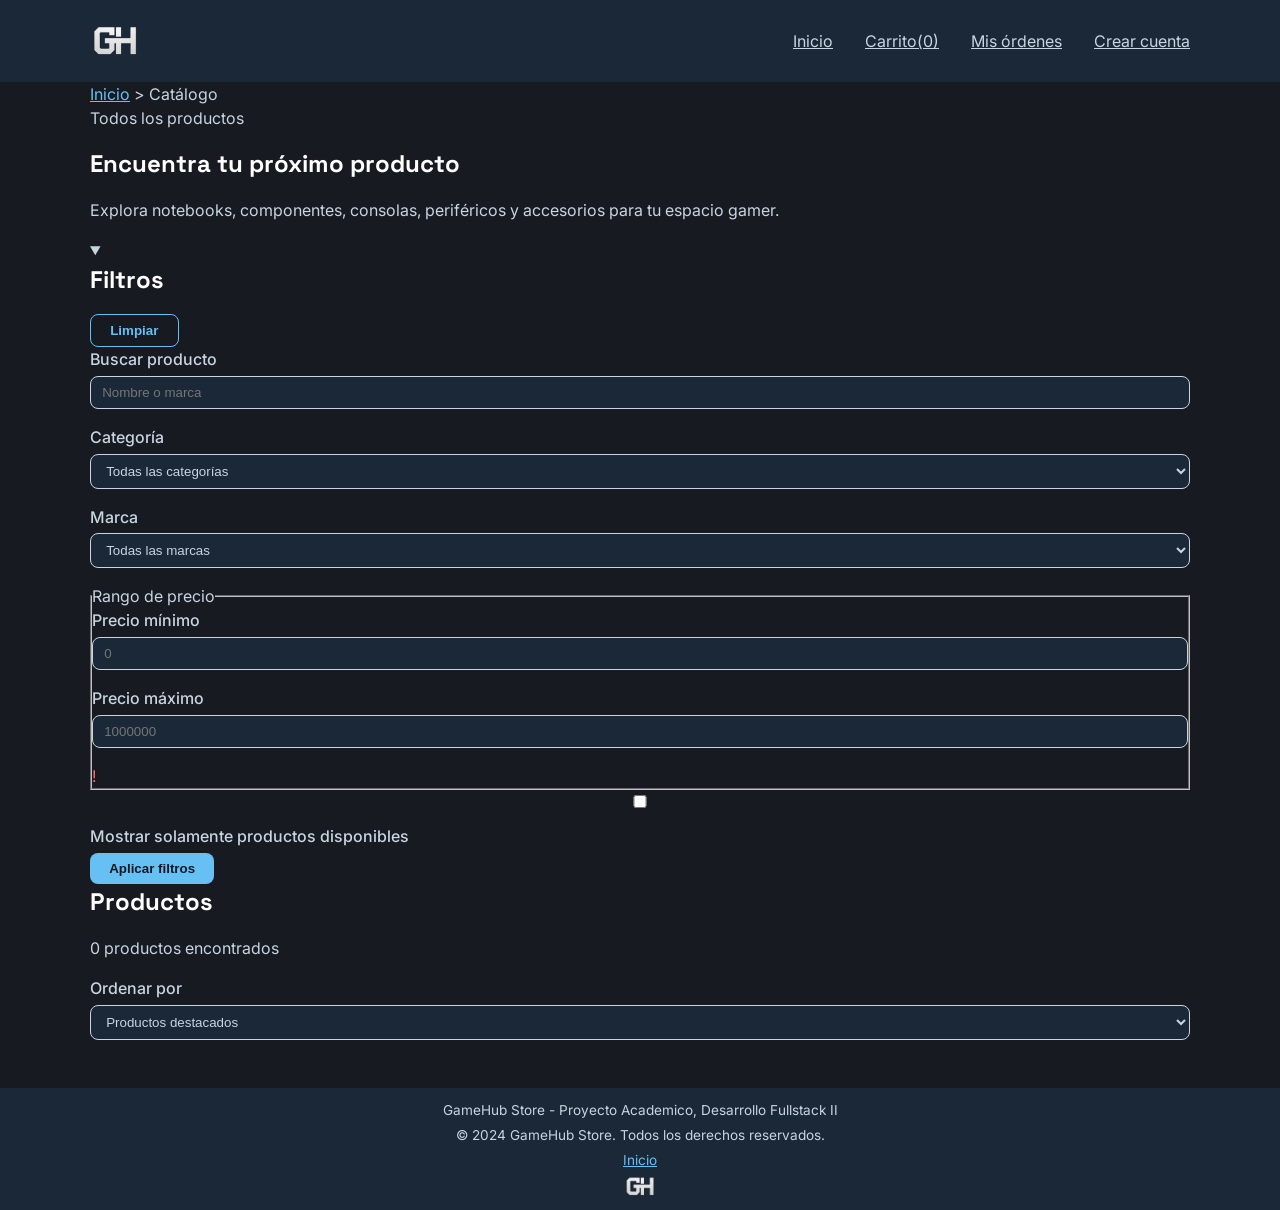
==== catalogo.html @ b17d59d4 "feat: se hizo la estructura HTML del catalogo" ====
<!DOCTYPE html>
<html lang="es">
<head>
    <meta charset="UTF-8">
    <meta name="viewport" content="width=device-width, initial-scale=1.0">
    <title>GameHub Store | Catálogo</title>
    <meta name="description" content="Explora y filtra el catálogo de productos de GameHub Store.">
    <link rel="stylesheet" href="css/estilos.css">
</head>
<body>
    <header class="encabezado">
        <div class="contenedor">
            <a href="index.html" class="marca-grupo">
                <img src="images/logo.png" alt="GameHub Store - Ir al inicio" class="logo-encabezado">
            </a>

            <nav class="nav-principal" aria-label="Navegación principal">
                <ul>
                    <li><a href="index.html">Inicio</a></li>
                    <li><a href="carrito.html">Carrito(<span id="contador-carrito">0</span>)</a></li>
                    <li><a href="mis-ordenes.html">Mis órdenes</a></li>
                    <li><a href="crear-cuenta.html">Crear cuenta</a></li>
                </ul>
            </nav>
        </div>
    </header>

    <main class="contenedor">
        <nav class="ruta-navegacion" aria-label="Ruta de navegación">
            <a href="index.html">Inicio</a> &gt;
            <span aria-current="page">Catálogo</span>
        </nav>

        <section class="cabecera-catalogo" aria-labelledby="titulo-catalogo">
            <p class="etiqueta-seccion">Todos los productos</p>
            <h1 id="titulo-catalogo">Encuentra tu próximo producto</h1>
            <p>Explora notebooks, componentes, consolas, periféricos y accesorios para tu espacio gamer.</p>
        </section>

        <div class="distribucion-catalogo">
            <aside class="contenedor-panel-filtros" aria-label="Filtros del catálogo">
                <details class="panel-filtros" open>
                    <summary>
                        <h2 id="titulo-filtros">Filtros</h2>
                    </summary>

                    <div class="contenido-filtros">
                        <div class="encabezado-filtros">
                            <button id="boton-limpiar-filtros" class="boton-secundario" type="button">Limpiar</button>
                        </div>

                        <form id="formulario-filtros">
                            <div class="campo-filtro">
                                <label for="busqueda-producto">Buscar producto</label>
                                <input type="search" id="busqueda-producto" name="busqueda" placeholder="Nombre o marca" autocomplete="off">
                            </div>

                            <div class="campo-filtro">
                                <label for="filtro-categoria">Categoría</label>
                                <select id="filtro-categoria" name="categoria">
                                    <option value="">Todas las categorías</option>
                                    <!-- Las categorías las agregue con el java -->
                                </select>
                            </div>

                            <div class="campo-filtro">
                                <label for="filtro-marca">Marca</label>
                                <select id="filtro-marca" name="marca">
                                    <option value="">Todas las marcas</option>
                                    <!-- Aqui igual,, las marcas las agregue con el java -->
                                </select>
                            </div>

                            <fieldset class="grupo-precios">
                                <legend>Rango de precio</legend>

                                <div class="campos-precio">
                                    <div class="campo-filtro">
                                        <label for="precio-minimo">Precio mínimo</label>
                                        <input type="number" id="precio-minimo" name="precioMinimo" min="0" step="1000" placeholder="0" aria-describedby="error-precios">
                                    </div>

                                    <div class="campo-filtro">
                                        <label for="precio-maximo">Precio máximo</label>
                                        <input type="number" id="precio-maximo" name="precioMaximo" min="0" step="1000" placeholder="1000000" aria-describedby="error-precios">
                                    </div>
                                </div>

                                <span id="error-precios" class="mensaje-error" role="alert" aria-live="polite"></span>
                            </fieldset>

                            <div class="campo-stock">
                                <input type="checkbox" id="solo-con-stock" name="soloConStock">
                                <label for="solo-con-stock">Mostrar solamente productos disponibles</label>
                            </div>

                            <button class="boton-primario" type="submit">Aplicar filtros</button>
                        </form>
                    </div>
                </details>
            </aside>

            <section class="resultados-catalogo" aria-labelledby="titulo-resultados">
                <div class="barra-resultados">
                    <h2 id="titulo-resultados">Productos</h2>

                    <p aria-live="polite">
                        <span id="cantidad-resultados">0</span> productos encontrados
                    </p>

                    <div class="control-orden">
                        <label for="orden-productos">Ordenar por</label>
                        <select id="orden-productos" name="orden">
                            <option value="destacados">Productos destacados</option>
                            <option value="precio-ascendente">Precio: menor a mayor</option>
                            <option value="precio-descendente">Precio: mayor a menor</option>
                            <option value="nombre-ascendente">Nombre: A a Z</option>
                            <option value="nombre-descendente">Nombre: Z a A</option>
                        </select>
                    </div>
                </div>

                <div id="lista-productos" class="grid-productos" aria-live="polite">
                    <!-- Las tarjetas se generarán con JavaScript -->
                </div>

                <div id="mensaje-sin-resultados" class="estado-vacio" hidden>
                    <h3>No encontramos productos</h3>
                    <p>Prueba modificando o eliminando alguno de los filtros.</p>
                    <button id="boton-limpiar-vacio" class="boton-secundario" type="button">Limpiar filtros</button>
                </div>

                <button id="boton-cargar-mas" class="boton-secundario boton-cargar-mas" type="button" hidden>
                    Cargar más productos
                </button>
            </section>
        </div>
    </main>

    <footer class="footer">
        <div class="contenedor">
            <p>GameHub Store - Proyecto Academico, Desarrollo Fullstack II</p>
            <p>© 2024 GameHub Store. Todos los derechos reservados.</p>
            <a href="index.html">Inicio</a>
            <img src="images/logo.png" alt="Logo de GameHub Store" class="logo-footer">
        </div>
    </footer>

    <script src="js/datos/datos-productos.js"></script>
    <script src="js/datos/datos-categorias.js"></script>
    <script src="js/carrito.js"></script>
    <script src="js/vistas/vista-catalogo.js"></script>
</body>
</html>
---- css/estilos.css ----
@import url('https://fonts.googleapis.com/css2?family=Inter:wght@400;600;700&family=Space+Grotesk:wght@600;700&display=swap');


/*Colores principales*/
:root {
    --fondo: #171A21;
    --superficie: #1B2838;
    --color-primario: #66C0F4;
    --color-acento: #ACD550;
    --color-texto: #C7D5E0;
    --color-error: #FF6B6B;
    --color-grafito: #12181F;
    --radio-borde: 8px;

    --fuente-titulos: 'Space Grotesk', sans-serif;
    --fuente-texto: 'Inter', sans-serif;
}

/*Reset básico*/
* {
  margin: 0;
  padding: 0;
  box-sizing: border-box;
}

html{
    scroll-behavior: smooth;
}

body {
  margin: 0;
  background: var(--fondo);
  color: var(--color-texto);
  font-family: var(--fuente-texto);
  line-height: 1.5;
}

/*Para que los videos e imagenes se vean siempre bien encuadrados*/
img, video { 
    max-width: 100%; 
    display: block; 
    height: auto;
}

a { 
    color: var(--color-primario); 
}

h1, h2, h3 {
  font-family: var(--fuente-titulos);
  color: #FFFFFF;
  margin: 0 0 1rem;
}

p {
     margin: 0 0 1rem; 
    }

/*Layout*/
.contenedor {
  width: min(1100px, 100% - 2rem);
  margin-inline: auto;
}

.grid-productos {
  display: grid;
  grid-template-columns: repeat(auto-fit, minmax(210px, 1fr));
  gap: 1.5rem;
}

/*Tarjetas*/
.tarjeta {
  background: var(--superficie);
  border-radius: var(--radio-borde);
  padding: 1rem;
}

/*Botones*/
.boton-primario {
  background: var(--color-primario);
  color: var(--color-grafito);
  border: none;
  border-radius: var(--radio-borde);
  padding: 0.5rem 1.2rem;
  font-weight: 600;
  cursor: pointer;
}

.boton-secundario {
  background: transparent;
  border: 1px solid var(--color-primario);
  color: var(--color-primario);
  border-radius: var(--radio-borde);
  padding: 0.5rem 1.2rem;
  font-weight: 600;
  cursor: pointer;
}

.boton-primario:disabled {
  opacity: 0.5;
  cursor: not-allowed;
}

/*Formularios*/
label {
  display: block;
  margin-bottom: 0.3rem;
  font-weight: 500;
}

input, select, textarea {
  width: 100%;
  background: var(--superficie);
  border: 1px solid var(--color-texto);
  border-radius: var(--radio-borde);
  color: var(--color-texto);
  padding: 0.5rem 0.7rem;
  margin-bottom: 1rem;
}

.mensaje-error {
  color: var(--color-error);
  font-size: 1rem;
}
.mensaje-error::before { content: "!"; }

/*Encabezado y pie de página*/
.encabezado, .footer {
  background: var(--superficie);
  padding: 1rem 0;
}

.encabezado .contenedor {
  display: flex;
  justify-content: space-between;
  align-items: center;
  flex-wrap: wrap;
  gap: 1rem;
}

.nav-principal ul {
  display: flex;
  gap: 2rem;
  list-style: none;
  margin: 0;
  padding: 0;
}

.marca-grupo {
  display: flex;
  align-items: center;
  gap: 0.5rem;
  text-decoration: none;
}

.logo-encabezado{
    width: 50px;
    height: 50px;
    object-fit: contain;
}

.nav-principal a { color: var(--color-texto); }

.footer {
  text-align: center;
  color: var(--color-texto);
  margin-top: 2rem;
  padding: 0.75rem 0;
  font-size: 0.85rem;
}

.footer .contenedor {
  display: flex;
  flex-direction: column;
  align-items: center;
  gap: 0.3rem;
}

.footer p {
  margin: 0;
}

.logo-footer {
  width: 32px;
}

/*Responsive simple*/
@media (max-width: 700px) {
  .encabezado .contenedor { flex-direction: column; }
}


/*De aquí en adelante va todo lo de cada vista*/
/* ===== Inicio ===== */
/* ===== Catálogo ===== */
/* ===== Producto ===== */
.detalle-producto {
  display: flex;
  flex-wrap: wrap;
  gap: 2rem;
  align-items: flex-start;
  margin-bottom: 2rem;
}
.galeria-producto {
  flex: 1 1 320px;
}
.informacion-producto {
  flex: 1 1 320px;
}
.miniaturas {
  display: flex;
  gap: 0.5rem;
  margin-top: 0.5rem;
}
 
.miniaturas img {
  width: 70px;
  height: 70px;
  border-radius: var(--radio-borde);
  cursor: pointer;
}
 
.caracteristicas {
  list-style: none;
  margin-bottom: 1rem;
}
.caracteristicas li {
  padding: 0.4rem 0;
  border-bottom: 1px solid var(--superficie);
}
.input-cantidad {
  width: 90px;
}
 
.precio-tachado {
  text-decoration: line-through;
  opacity: 0.6;
  margin-right: 0.5rem;
}
 
.precio-descuento {
  color: var(--color-acento);
}
 
.lista-resenas {
  list-style: none;
  display: flex;
  flex-direction: column;
  gap: 1rem;
}
 
.resena-autor {
  font-weight: 600;
  color: #FFFFFF;
}
 
.resena-fecha {
  font-size: 0.8rem;
  opacity: 0.7;
}

/* ===== Carrito ===== */
/* ===== Checkout ===== */
/* ===== Mis órdenes ===== */
/* ===== Crear cuenta ===== */
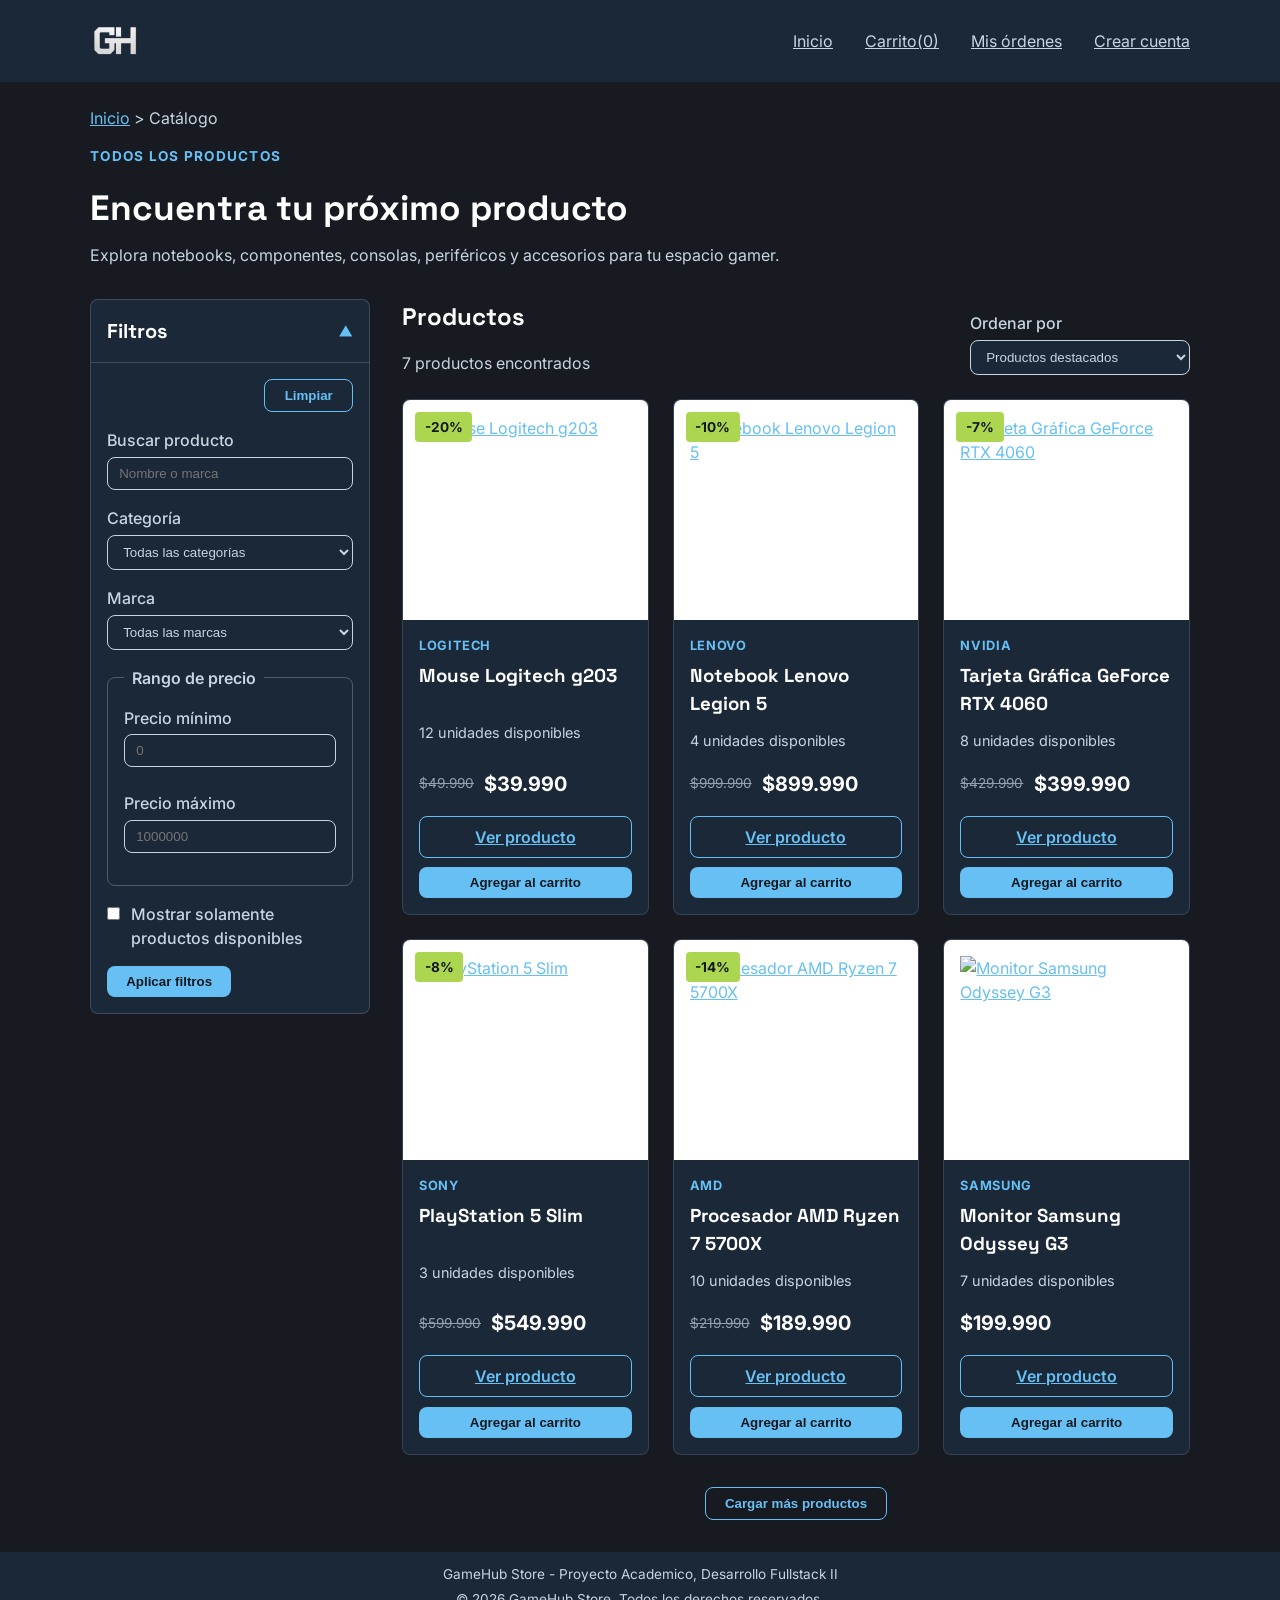
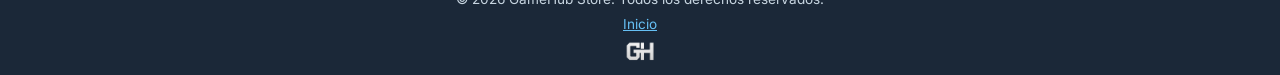
==== commit b9563a20: "feat: se creo el archivo html de carrito completo" ====
--- a/catalogo.html
+++ b/catalogo.html
@@ -140,7 +140,7 @@
     <footer class="footer">
         <div class="contenedor">
             <p>GameHub Store - Proyecto Academico, Desarrollo Fullstack II</p>
-            <p>© 2024 GameHub Store. Todos los derechos reservados.</p>
+            <p>© 2026 GameHub Store. Todos los derechos reservados.</p>
             <a href="index.html">Inicio</a>
             <img src="images/logo.png" alt="Logo de GameHub Store" class="logo-footer">
         </div>
--- a/css/estilos.css
+++ b/css/estilos.css
@@ -192,7 +192,514 @@
 
 /*De aquí en adelante va todo lo de cada vista*/
 /* ===== Inicio ===== */
+
+.hero-inicio {
+    min-height: 440px;
+    display: flex;
+    align-items: center;
+    padding: 5rem 0;
+    background:
+        linear-gradient(
+            90deg,
+            rgba(18, 24, 31, 0.97) 10%,
+            rgba(18, 24, 31, 0.82) 55%,
+            rgba(18, 24, 31, 0.45)
+        ),
+        url("../images/portada-inicio.jpg") center / cover no-repeat;
+}
+
+.contenido-hero-inicio {
+    max-width: 700px;
+}
+
+.contenido-hero-inicio h1 {
+    max-width: 650px;
+    font-size: 3rem;
+    line-height: 1.1;
+}
+
+.contenido-hero-inicio > p:not(.etiqueta-seccion) {
+    max-width: 600px;
+    margin-bottom: 2rem;
+    font-size: 1.1rem;
+}
+
+.contenido-hero-inicio .boton-primario {
+    display: inline-block;
+    text-decoration: none;
+}
+
+.seccion-inicio {
+    padding-top: 4rem;
+}
+
+.cabecera-seccion-inicio {
+    display: flex;
+    justify-content: space-between;
+    align-items: end;
+    gap: 1rem;
+    margin-bottom: 1.5rem;
+}
+
+.cabecera-seccion-inicio h2,
+.cabecera-seccion-inicio p {
+    margin-bottom: 0;
+}
+
+/* Categorías populares */
+
+.grid-categorias {
+    display: grid;
+    grid-template-columns: repeat(2, 1fr);
+    gap: 1.5rem;
+}
+
+.categoria-destacada {
+    display: grid;
+    grid-template-columns: 1fr 180px;
+    min-height: 190px;
+    overflow: hidden;
+    background: var(--color-grafito);
+    border-radius: var(--radio-borde);
+}
+
+.contenido-categoria {
+    display: flex;
+    flex-direction: column;
+    justify-content: space-between;
+    padding: 1.25rem;
+}
+
+.contenido-categoria h3 {
+    margin-bottom: 0.25rem;
+    font-size: 1.35rem;
+}
+
+.contenido-categoria p {
+    margin-bottom: 1rem;
+    font-size: 0.9rem;
+}
+
+.enlace-categoria {
+    width: fit-content;
+    padding: 0.5rem 0.8rem;
+    color: var(--color-primario);
+    font-size: 0.8rem;
+    font-weight: 700;
+    text-decoration: none;
+    text-transform: uppercase;
+    border: 1px solid var(--color-primario);
+    border-radius: 20px;
+}
+
+.enlace-categoria:hover {
+    color: var(--color-grafito);
+    background: var(--color-primario);
+}
+
+.imagen-categoria {
+    display: flex;
+    align-items: center;
+    justify-content: center;
+    padding: 1rem;
+    background: #ffffff;
+}
+
+.imagen-categoria img {
+    width: 100%;
+    height: 100%;
+    object-fit: contain;
+}
+
+/* Video de Inicio */
+
+.seccion-video {
+    display: grid;
+    grid-template-columns: 1fr 1.5fr;
+    align-items: center;
+    gap: 2rem;
+    padding-bottom: 4rem;
+}
+
+.video-inicio {
+    overflow: hidden;
+    aspect-ratio: 16 / 9;
+    background: var(--superficie);
+    border-radius: var(--radio-borde);
+}
+
+.video-inicio iframe {
+    width: 100%;
+    height: 100%;
+    border: 0;
+}
+
+/* Adaptación para pantallas pequeñas */
+
+@media (max-width: 700px) {
+    .hero-inicio {
+        padding: 3.5rem 0;
+    }
+
+    .contenido-hero-inicio h1 {
+        font-size: 2.25rem;
+    }
+
+    .cabecera-seccion-inicio {
+        align-items: flex-start;
+        flex-direction: column;
+    }
+
+    .grid-categorias {
+        grid-template-columns: 1fr;
+    }
+
+    .categoria-destacada {
+        grid-template-columns: 1fr 140px;
+    }
+
+    .seccion-video {
+        grid-template-columns: 1fr;
+    }
+}
 /* ===== Catálogo ===== */
+
+.ruta-navegacion {
+    margin-top: 1.5rem;
+    margin-bottom: 1rem;
+}
+
+.cabecera-catalogo {
+    margin-bottom: 2rem;
+}
+
+.cabecera-catalogo h1 {
+    font-size: 2.2rem;
+    margin-bottom: 0.5rem;
+}
+
+.etiqueta-seccion {
+    color: var(--color-primario);
+    font-size: 0.85rem;
+    font-weight: 700;
+    text-transform: uppercase;
+    letter-spacing: 0.08rem;
+}
+
+.distribucion-catalogo {
+    display: grid;
+    grid-template-columns: 280px 1fr;
+    align-items: start;
+    gap: 2rem;
+}
+
+.contenedor-panel-filtros {
+    position: sticky;
+    top: 1rem;
+}
+
+.panel-filtros {
+    background: var(--superficie);
+    border: 1px solid rgba(199, 213, 224, 0.2);
+    border-radius: var(--radio-borde);
+    overflow: hidden;
+}
+
+.panel-filtros summary {
+    display: flex;
+    justify-content: space-between;
+    align-items: center;
+    padding: 1rem;
+    cursor: pointer;
+    list-style: none;
+    user-select: none;
+}
+
+.panel-filtros summary::-webkit-details-marker {
+    display: none;
+}
+
+.panel-filtros summary h2 {
+    margin: 0;
+    font-size: 1.25rem;
+}
+
+.panel-filtros summary::after {
+    content: "▼";
+    color: var(--color-primario);
+    font-size: 0.9rem;
+    transition: transform 0.2s ease;
+}
+
+.panel-filtros[open] summary::after {
+    transform: rotate(180deg);
+}
+
+.panel-filtros[open] summary {
+    border-bottom: 1px solid rgba(199, 213, 224, 0.2);
+}
+
+.contenido-filtros {
+    padding: 1rem;
+}
+
+.encabezado-filtros {
+    display: flex;
+    justify-content: flex-end;
+    margin-bottom: 1rem;
+}
+
+.campo-filtro {
+    margin-bottom: 1rem;
+}
+
+.campo-filtro input,
+.campo-filtro select {
+    margin-bottom: 0;
+}
+
+.grupo-precios {
+    border: 1px solid rgba(199, 213, 224, 0.3);
+    border-radius: var(--radio-borde);
+    padding: 1rem;
+    margin-bottom: 1rem;
+}
+
+.grupo-precios legend {
+    padding: 0 0.5rem;
+    font-weight: 600;
+}
+
+.campos-precio {
+    display: grid;
+    grid-template-columns: 1fr;
+    gap: 0.5rem;
+}
+
+.grupo-precios .mensaje-error:empty::before {
+    content: none;
+}
+
+.campo-stock {
+    display: flex;
+    align-items: flex-start;
+    gap: 0.7rem;
+    margin-bottom: 1rem;
+}
+
+.campo-stock input {
+    width: auto;
+    margin: 0.3rem 0 0;
+    accent-color: var(--color-primario);
+}
+
+.campo-stock label {
+    margin: 0;
+    cursor: pointer;
+}
+
+.resultados-catalogo {
+    min-width: 0;
+}
+
+.barra-resultados {
+    display: grid;
+    grid-template-columns: 1fr auto;
+    align-items: end;
+    gap: 1rem;
+    margin-bottom: 1.5rem;
+}
+
+.barra-resultados h2 {
+    grid-column: 1;
+    margin-bottom: 0;
+}
+
+.barra-resultados p {
+    grid-column: 1;
+    margin-bottom: 0;
+}
+
+.control-orden {
+    grid-column: 2;
+    grid-row: 1 / 3;
+}
+
+.control-orden select {
+    min-width: 220px;
+    margin-bottom: 0;
+}
+
+.resultados-catalogo .grid-productos {
+    grid-template-columns: repeat(auto-fit, minmax(220px, 1fr));
+    align-items: stretch;
+}
+
+.tarjeta-producto {
+    display: flex;
+    flex-direction: column;
+    padding: 0;
+    overflow: hidden;
+    border: 1px solid rgba(199, 213, 224, 0.15);
+    transition: transform 0.2s ease, border-color 0.2s ease;
+}
+
+.tarjeta-producto:hover {
+    transform: translateY(-4px);
+    border-color: var(--color-primario);
+}
+
+.enlace-imagen-producto {
+    position: relative;
+    display: block;
+    height: 220px;
+    padding: 1rem;
+    background: #ffffff;
+    overflow: hidden;
+}
+
+.imagen-tarjeta-producto {
+    width: 100%;
+    height: 100%;
+    object-fit: contain;
+}
+
+.etiqueta-descuento {
+    position: absolute;
+    top: 0.75rem;
+    left: 0.75rem;
+    padding: 0.3rem 0.6rem;
+    background: var(--color-acento);
+    color: var(--color-grafito);
+    border-radius: 4px;
+    font-size: 0.85rem;
+    font-weight: 700;
+}
+
+.contenido-tarjeta-producto {
+    display: flex;
+    flex-direction: column;
+    flex: 1;
+    padding: 1rem;
+}
+
+.marca-producto {
+    color: var(--color-primario);
+    font-size: 0.8rem;
+    font-weight: 700;
+    text-transform: uppercase;
+    letter-spacing: 0.04rem;
+    margin-bottom: 0.4rem;
+}
+
+.contenido-tarjeta-producto h3 {
+    min-height: 3rem;
+    margin-bottom: 0.75rem;
+}
+
+.contenido-tarjeta-producto h3 a {
+    color: #ffffff;
+    text-decoration: none;
+}
+
+.contenido-tarjeta-producto h3 a:hover {
+    color: var(--color-primario);
+}
+
+.stock-producto {
+    margin-bottom: 1rem;
+    font-size: 0.9rem;
+}
+
+.precios-producto {
+    display: flex;
+    align-items: center;
+    flex-wrap: wrap;
+    gap: 0.65rem;
+    min-height: 2rem;
+    margin-top: auto;
+    margin-bottom: 1rem;
+}
+
+.precio-anterior {
+    color: var(--color-texto);
+    font-size: 0.85rem;
+    text-decoration: line-through;
+    opacity: 0.7;
+}
+
+.precio-actual {
+    color: #ffffff;
+    font-size: 1.25rem;
+    font-weight: 700;
+}
+
+.acciones-producto {
+    display: grid;
+    grid-template-columns: 1fr;
+    gap: 0.6rem;
+}
+
+.acciones-producto .boton-primario,
+.acciones-producto .boton-secundario {
+    width: 100%;
+    text-align: center;
+}
+
+.boton-agregar-producto:disabled {
+    opacity: 0.5;
+    cursor: not-allowed;
+    transform: none;
+}
+
+.boton-cargar-mas {
+    display: flex;
+    margin: 2rem auto 0;
+}
+
+.boton-cargar-mas[hidden] {
+    display: none;
+}
+
+.estado-vacio {
+    padding: 3rem 1rem;
+    border: 1px dashed rgba(199, 213, 224, 0.4);
+    border-radius: var(--radio-borde);
+    text-align: center;
+}
+
+.estado-vacio[hidden] {
+    display: none;
+}
+
+@media (max-width: 850px) {
+    .distribucion-catalogo {
+        grid-template-columns: 1fr;
+    }
+
+    .contenedor-panel-filtros {
+        position: static;
+    }
+}
+
+@media (max-width: 600px) {
+    .barra-resultados {
+        grid-template-columns: 1fr;
+    }
+
+    .control-orden {
+        grid-column: 1;
+        grid-row: auto;
+    }
+
+    .control-orden select {
+        width: 100%;
+    }
+
+    .resultados-catalogo .grid-productos {
+        grid-template-columns: 1fr;
+    }
+}
 /* ===== Producto ===== */
 .detalle-producto {
   display: flex;
